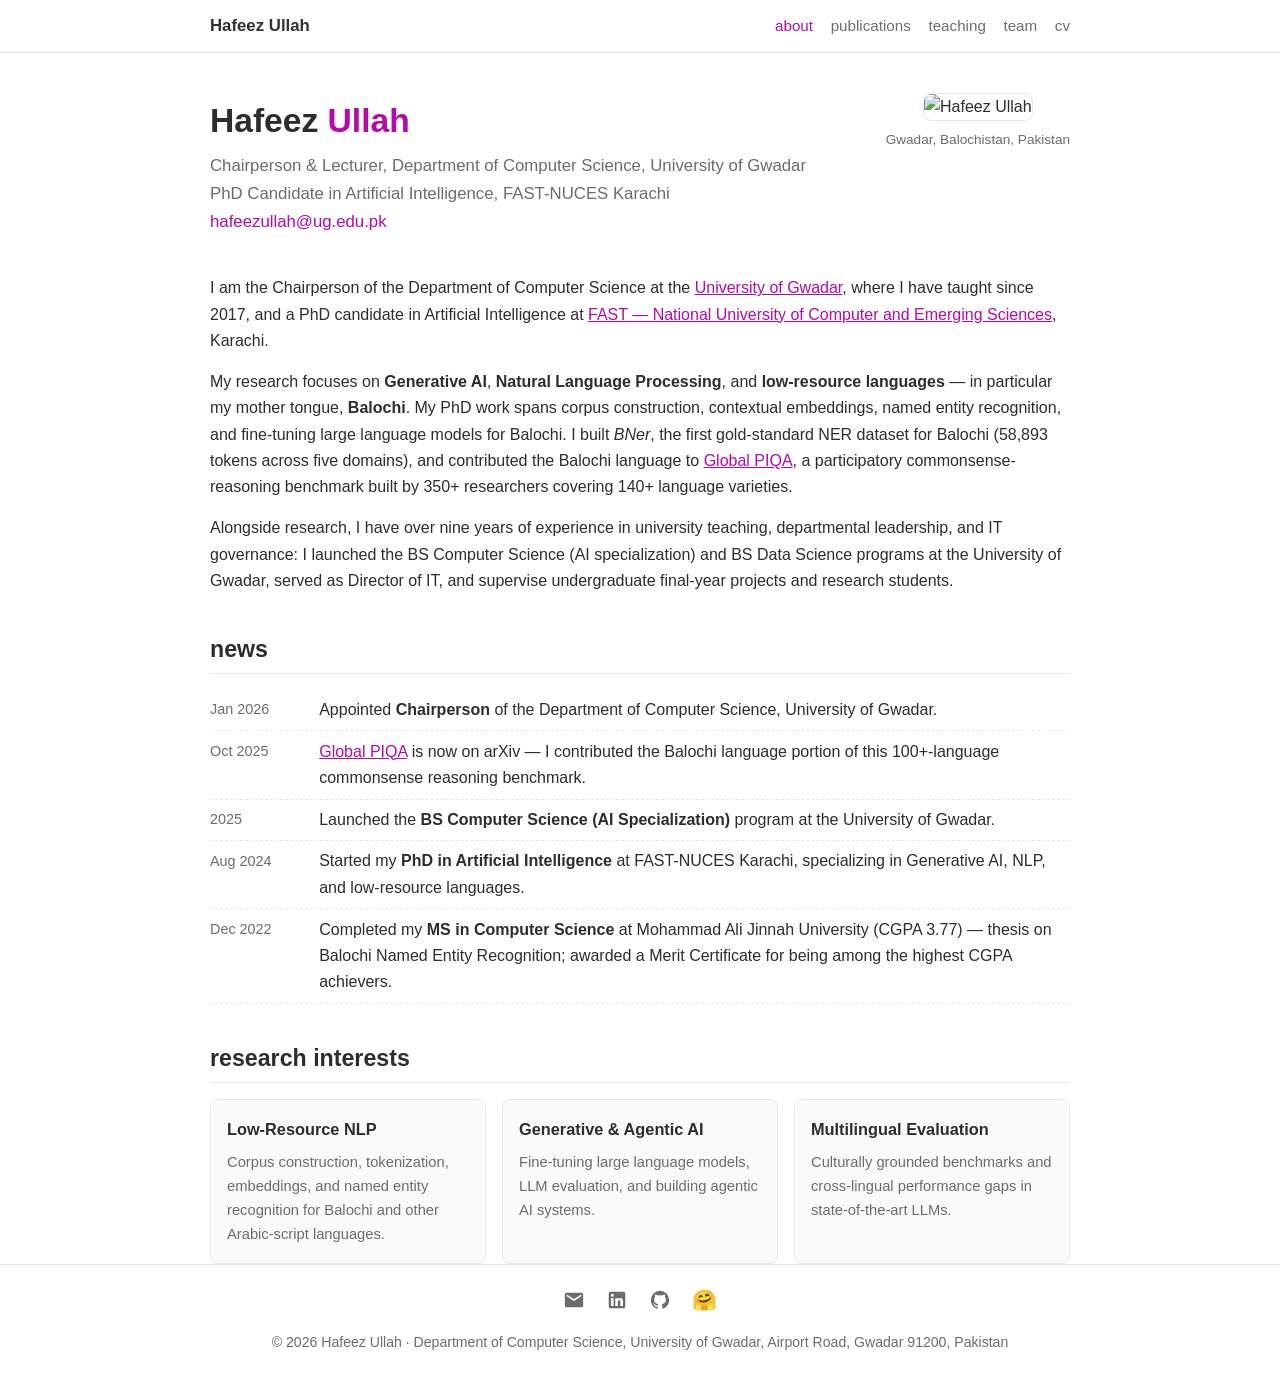
==== index.html @ c69b8f65 "Personal academic website: about, publications, teaching, team, CV Co-Authored-By: Claude Fable 5 <n" ====
<!DOCTYPE html>
<html lang="en">
<head>
  <meta charset="UTF-8">
  <meta name="viewport" content="width=device-width, initial-scale=1.0">
  <title>Hafeez Ullah — University of Gwadar</title>
  <meta name="description" content="Hafeez Ullah — Chairperson & Lecturer, Department of Computer Science, University of Gwadar. Research in Generative AI, NLP, and Low-Resource Languages (Balochi).">
  <link rel="stylesheet" href="assets/css/style.css">
  <link rel="icon" href="data:image/svg+xml,<svg xmlns=%22http://www.w3.org/2000/svg%22 viewBox=%220 0 100 100%22><text y=%22.9em%22 font-size=%2290%22>🎓</text></svg>">
</head>
<body>

<nav>
  <div class="nav-inner">
    <a class="nav-brand" href="index.html">Hafeez Ullah</a>
    <ul class="nav-links">
      <li><a href="index.html" class="active">about</a></li>
      <li><a href="publications.html">publications</a></li>
      <li><a href="teaching.html">teaching</a></li>
      <li><a href="team.html">team</a></li>
      <li><a href="cv.html">cv</a></li>
    </ul>
  </div>
</nav>

<main class="container">
  <header class="hero">
    <div class="hero-grid">
      <div class="hero-text">
        <h1>Hafeez <span class="accent">Ullah</span></h1>
        <p class="subtitle">
          Chairperson &amp; Lecturer, Department of Computer Science, University of Gwadar<br>
          PhD Candidate in Artificial Intelligence, FAST-NUCES Karachi<br>
          <a href="mailto:hafeezullah@ug.edu.pk">hafeezullah@ug.edu.pk</a>
        </p>
      </div>
      <div class="hero-photo">
        <img src="https://avatars.githubusercontent.com/u/188498857?v=4" alt="Hafeez Ullah">
        <div class="caption">Gwadar, Balochistan, Pakistan</div>
      </div>
    </div>
  </header>

  <section id="about">
    <p>
      I am the Chairperson of the Department of Computer Science at the
      <a href="https://ug.edu.pk" target="_blank" rel="noopener">University of Gwadar</a>, where I have taught
      since 2017, and a PhD candidate in Artificial Intelligence at
      <a href="https://nu.edu.pk" target="_blank" rel="noopener">FAST — National University of Computer and Emerging Sciences</a>, Karachi.
    </p>
    <p>
      My research focuses on <strong>Generative AI</strong>, <strong>Natural Language Processing</strong>, and
      <strong>low-resource languages</strong> — in particular my mother tongue, <strong>Balochi</strong>.
      My PhD work spans corpus construction, contextual embeddings, named entity recognition, and
      fine-tuning large language models for Balochi. I built <em>BNer</em>, the first gold-standard
      NER dataset for Balochi (58,893 tokens across five domains), and contributed the Balochi language
      to <a href="https://arxiv.org/abs/2510.24081" target="_blank" rel="noopener">Global PIQA</a>,
      a participatory commonsense-reasoning benchmark built by 350+ researchers covering 140+ language varieties.
    </p>
    <p>
      Alongside research, I have over nine years of experience in university teaching, departmental
      leadership, and IT governance: I launched the BS Computer Science (AI specialization) and
      BS Data Science programs at the University of Gwadar, served as Director of IT, and supervise
      undergraduate final-year projects and research students.
    </p>
  </section>

  <section id="news">
    <h2>news</h2>
    <div class="news-item">
      <div class="news-date">Jan 2026</div>
      <div class="news-body">Appointed <strong>Chairperson</strong> of the Department of Computer Science, University of Gwadar.</div>
    </div>
    <div class="news-item">
      <div class="news-date">Oct 2025</div>
      <div class="news-body"><a href="https://arxiv.org/abs/2510.24081" target="_blank" rel="noopener">Global PIQA</a> is now on arXiv — I contributed the Balochi language portion of this 100+-language commonsense reasoning benchmark.</div>
    </div>
    <div class="news-item">
      <div class="news-date">2025</div>
      <div class="news-body">Launched the <strong>BS Computer Science (AI Specialization)</strong> program at the University of Gwadar.</div>
    </div>
    <div class="news-item">
      <div class="news-date">Aug 2024</div>
      <div class="news-body">Started my <strong>PhD in Artificial Intelligence</strong> at FAST-NUCES Karachi, specializing in Generative AI, NLP, and low-resource languages.</div>
    </div>
    <div class="news-item">
      <div class="news-date">Dec 2022</div>
      <div class="news-body">Completed my <strong>MS in Computer Science</strong> at Mohammad Ali Jinnah University (CGPA 3.77) — thesis on Balochi Named Entity Recognition; awarded a Merit Certificate for being among the highest CGPA achievers.</div>
    </div>
  </section>

  <section id="interests">
    <h2>research interests</h2>
    <div class="card-grid">
      <div class="card"><h3>Low-Resource NLP</h3><p>Corpus construction, tokenization, embeddings, and named entity recognition for Balochi and other Arabic-script languages.</p></div>
      <div class="card"><h3>Generative &amp; Agentic AI</h3><p>Fine-tuning large language models, LLM evaluation, and building agentic AI systems.</p></div>
      <div class="card"><h3>Multilingual Evaluation</h3><p>Culturally grounded benchmarks and cross-lingual performance gaps in state-of-the-art LLMs.</p></div>
    </div>
  </section>
</main>

<footer>
  <div class="social">
    <a href="mailto:hafeezullah@ug.edu.pk" title="Email" aria-label="Email">
      <svg viewBox="0 0 24 24"><path d="M20 4H4c-1.1 0-2 .9-2 2v12c0 1.1.9 2 2 2h16c1.1 0 2-.9 2-2V6c0-1.1-.9-2-2-2zm0 4-8 5-8-5V6l8 5 8-5v2z"/></svg>
    </a>
    <a href="https://www.linkedin.com/in/hafeez-ullah-7a5328353/" target="_blank" rel="noopener" title="LinkedIn" aria-label="LinkedIn">
      <svg viewBox="0 0 24 24"><path d="M19 3a2 2 0 0 1 2 2v14a2 2 0 0 1-2 2H5a2 2 0 0 1-2-2V5a2 2 0 0 1 2-2h14m-.5 15.5v-5.3a3.26 3.26 0 0 0-3.26-3.26c-.85 0-1.84.52-2.32 1.3v-1.11h-2.79v8.37h2.79v-4.93c0-.77.62-1.4 1.39-1.4a1.4 1.4 0 0 1 1.4 1.4v4.93h2.79M6.88 8.56a1.68 1.68 0 0 0 1.68-1.68c0-.93-.75-1.69-1.68-1.69a1.69 1.69 0 0 0-1.69 1.69c0 .93.76 1.68 1.69 1.68m1.39 9.94v-8.37H5.5v8.37h2.77z"/></svg>
    </a>
    <a href="https://github.com/hafeezug" target="_blank" rel="noopener" title="GitHub" aria-label="GitHub">
      <svg viewBox="0 0 24 24"><path d="M12 2A10 10 0 0 0 2 12c0 4.42 2.87 8.17 6.84 9.5.5.08.66-.23.66-.5v-1.69c-2.77.6-3.36-1.34-3.36-1.34-.46-1.16-1.11-1.47-1.11-1.47-.91-.62.07-.6.07-.6 1 .07 1.53 1.03 1.53 1.03.87 1.52 2.34 1.07 2.91.83.09-.65.35-1.09.63-1.34-2.22-.25-4.55-1.11-4.55-4.92 0-1.11.38-2 1.03-2.71-.1-.25-.45-1.29.1-2.64 0 0 .84-.27 2.75 1.02.79-.22 1.65-.33 2.5-.33s1.71.11 2.5.33c1.91-1.29 2.75-1.02 2.75-1.02.55 1.35.2 2.39.1 2.64.65.71 1.03 1.6 1.03 2.71 0 3.82-2.34 4.66-4.57 4.91.36.31.69.92.69 1.85V21c0 .27.16.59.67.5C19.14 20.16 22 16.42 22 12A10 10 0 0 0 12 2z"/></svg>
    </a>
    <a href="https://huggingface.co/hafeez007" target="_blank" rel="noopener" title="Hugging Face" aria-label="Hugging Face" style="font-size:20px; line-height:22px;">🤗</a>
  </div>
  <div>© 2026 Hafeez Ullah · Department of Computer Science, University of Gwadar, Airport Road, Gwadar 91200, Pakistan</div>
</footer>

</body>
</html>
---- assets/css/style.css ----
/* Academic personal site — inspired by al-folio */
:root {
  --bg: #ffffff;
  --text: #2d2d2d;
  --muted: #6c6c6c;
  --accent: #b509ac;
  --accent-dark: #8a0783;
  --border: #e8e8e8;
  --card: #fafafa;
  --badge-bg: #f3e5f2;
}
@media (prefers-color-scheme: dark) {
  :root {
    --bg: #1c1c1d;
    --text: #e4e4e4;
    --muted: #a0a0a0;
    --accent: #d465ce;
    --accent-dark: #e08ddb;
    --border: #333;
    --card: #242425;
    --badge-bg: #3a2139;
  }
}
* { margin: 0; padding: 0; box-sizing: border-box; }
html { scroll-behavior: smooth; }
body {
  font-family: "Segoe UI", Roboto, "Helvetica Neue", Arial, sans-serif;
  background: var(--bg);
  color: var(--text);
  line-height: 1.65;
  font-size: 16px;
}
.container { max-width: 900px; margin: 0 auto; padding: 0 1.25rem; }

/* Navigation */
nav {
  border-bottom: 1px solid var(--border);
  position: sticky; top: 0;
  background: var(--bg);
  z-index: 10;
  opacity: 0.98;
}
.nav-inner {
  max-width: 900px; margin: 0 auto; padding: 0.75rem 1.25rem;
  display: flex; align-items: center; justify-content: space-between;
  flex-wrap: wrap; gap: 0.5rem;
}
.nav-brand { font-weight: 600; font-size: 1.05rem; color: var(--text); text-decoration: none; }
.nav-brand:hover { color: var(--accent); }
.nav-links { display: flex; gap: 1.1rem; flex-wrap: wrap; list-style: none; }
.nav-links a { color: var(--muted); text-decoration: none; font-size: 0.95rem; }
.nav-links a:hover, .nav-links a.active { color: var(--accent); }

/* Header / hero */
header.hero { padding: 2.5rem 0 1.5rem; }
.hero-grid { display: flex; gap: 2rem; align-items: flex-start; flex-wrap: wrap; }
.hero-text { flex: 1 1 420px; }
.hero-photo { flex: 0 0 auto; text-align: center; }
.hero-photo img {
  width: 210px; height: 210px; object-fit: cover;
  border-radius: 8px; border: 1px solid var(--border);
}
.hero-photo .caption { font-size: 0.85rem; color: var(--muted); margin-top: 0.5rem; }
h1 { font-size: 2.1rem; font-weight: 650; margin-bottom: 0.25rem; }
h1 .accent { color: var(--accent); }
.subtitle { color: var(--muted); font-size: 1.05rem; margin-bottom: 1rem; }
.subtitle a { color: var(--accent); text-decoration: none; }

h2 {
  font-size: 1.45rem; font-weight: 600;
  margin: 2.2rem 0 1rem;
  padding-bottom: 0.3rem;
  border-bottom: 1px solid var(--border);
}
h3 { font-size: 1.1rem; font-weight: 600; margin: 1.4rem 0 0.5rem; }
p { margin-bottom: 0.9rem; }
a { color: var(--accent); }
a:hover { color: var(--accent-dark); }
ul.plain { list-style: none; }
main { padding-bottom: 2rem; min-height: 60vh; }

/* News table */
.news-item { display: flex; gap: 1.2rem; padding: 0.45rem 0; border-bottom: 1px dashed var(--border); }
.news-date { flex: 0 0 90px; color: var(--muted); font-size: 0.9rem; padding-top: 0.1rem; }
.news-body { flex: 1; }

/* Publications */
.pub {
  display: flex; gap: 1.2rem; margin-bottom: 1.4rem;
  padding: 1rem; background: var(--card);
  border: 1px solid var(--border); border-radius: 8px;
}
.pub-year { flex: 0 0 60px; font-weight: 600; color: var(--muted); }
.pub-body { flex: 1; }
.pub-title { font-weight: 600; margin-bottom: 0.15rem; }
.pub-authors { font-size: 0.92rem; color: var(--muted); margin-bottom: 0.15rem; }
.pub-venue { font-size: 0.92rem; font-style: italic; margin-bottom: 0.4rem; }
.pub-summary { font-size: 0.92rem; margin-bottom: 0.5rem; }
.pub-links a {
  display: inline-block; font-size: 0.8rem; text-decoration: none;
  border: 1px solid var(--accent); color: var(--accent);
  padding: 0.1rem 0.55rem; border-radius: 4px; margin-right: 0.4rem;
}
.pub-links a:hover { background: var(--accent); color: #fff; }
.badge {
  display: inline-block; font-size: 0.78rem; background: var(--badge-bg);
  color: var(--accent-dark); border-radius: 4px; padding: 0.1rem 0.5rem;
  margin-left: 0.3rem; vertical-align: middle;
}

/* Cards (teaching / team) */
.card-grid { display: grid; grid-template-columns: repeat(auto-fill, minmax(250px, 1fr)); gap: 1rem; }
.card {
  background: var(--card); border: 1px solid var(--border);
  border-radius: 8px; padding: 1rem;
}
.card h3 { margin: 0 0 0.4rem; font-size: 1.02rem; }
.card p { font-size: 0.92rem; color: var(--muted); margin: 0; }

/* Team list */
.person { display: flex; align-items: center; gap: 0.9rem; padding: 0.55rem 0; border-bottom: 1px dashed var(--border); }
.person:last-child { border-bottom: none; }
.person-avatar {
  width: 42px; height: 42px; border-radius: 50%;
  background: var(--badge-bg); color: var(--accent-dark);
  display: flex; align-items: center; justify-content: center;
  font-weight: 600; font-size: 0.95rem; flex: 0 0 auto;
}
.person-name { font-weight: 550; }
.person-role { font-size: 0.88rem; color: var(--muted); }

/* CV page */
.cv-entry { margin-bottom: 1.3rem; }
.cv-entry .dates { color: var(--muted); font-size: 0.9rem; }
.cv-entry .org { color: var(--muted); }
.cv-entry ul { margin: 0.3rem 0 0 1.2rem; font-size: 0.95rem; }
.two-col { display: grid; grid-template-columns: 1fr 1fr; gap: 0 2rem; }
@media (max-width: 640px) { .two-col { grid-template-columns: 1fr; } }
.btn {
  display: inline-block; text-decoration: none; font-weight: 550;
  border: 1.5px solid var(--accent); color: var(--accent);
  padding: 0.4rem 1rem; border-radius: 6px; margin: 0.4rem 0 1rem;
}
.btn:hover { background: var(--accent); color: #fff; }

/* Footer */
footer {
  border-top: 1px solid var(--border);
  padding: 1.5rem 0 2rem; text-align: center;
  color: var(--muted); font-size: 0.88rem;
}
.social { display: flex; justify-content: center; gap: 1.3rem; margin-bottom: 0.8rem; }
.social a { color: var(--muted); text-decoration: none; }
.social a:hover { color: var(--accent); }
.social svg { width: 22px; height: 22px; fill: currentColor; }
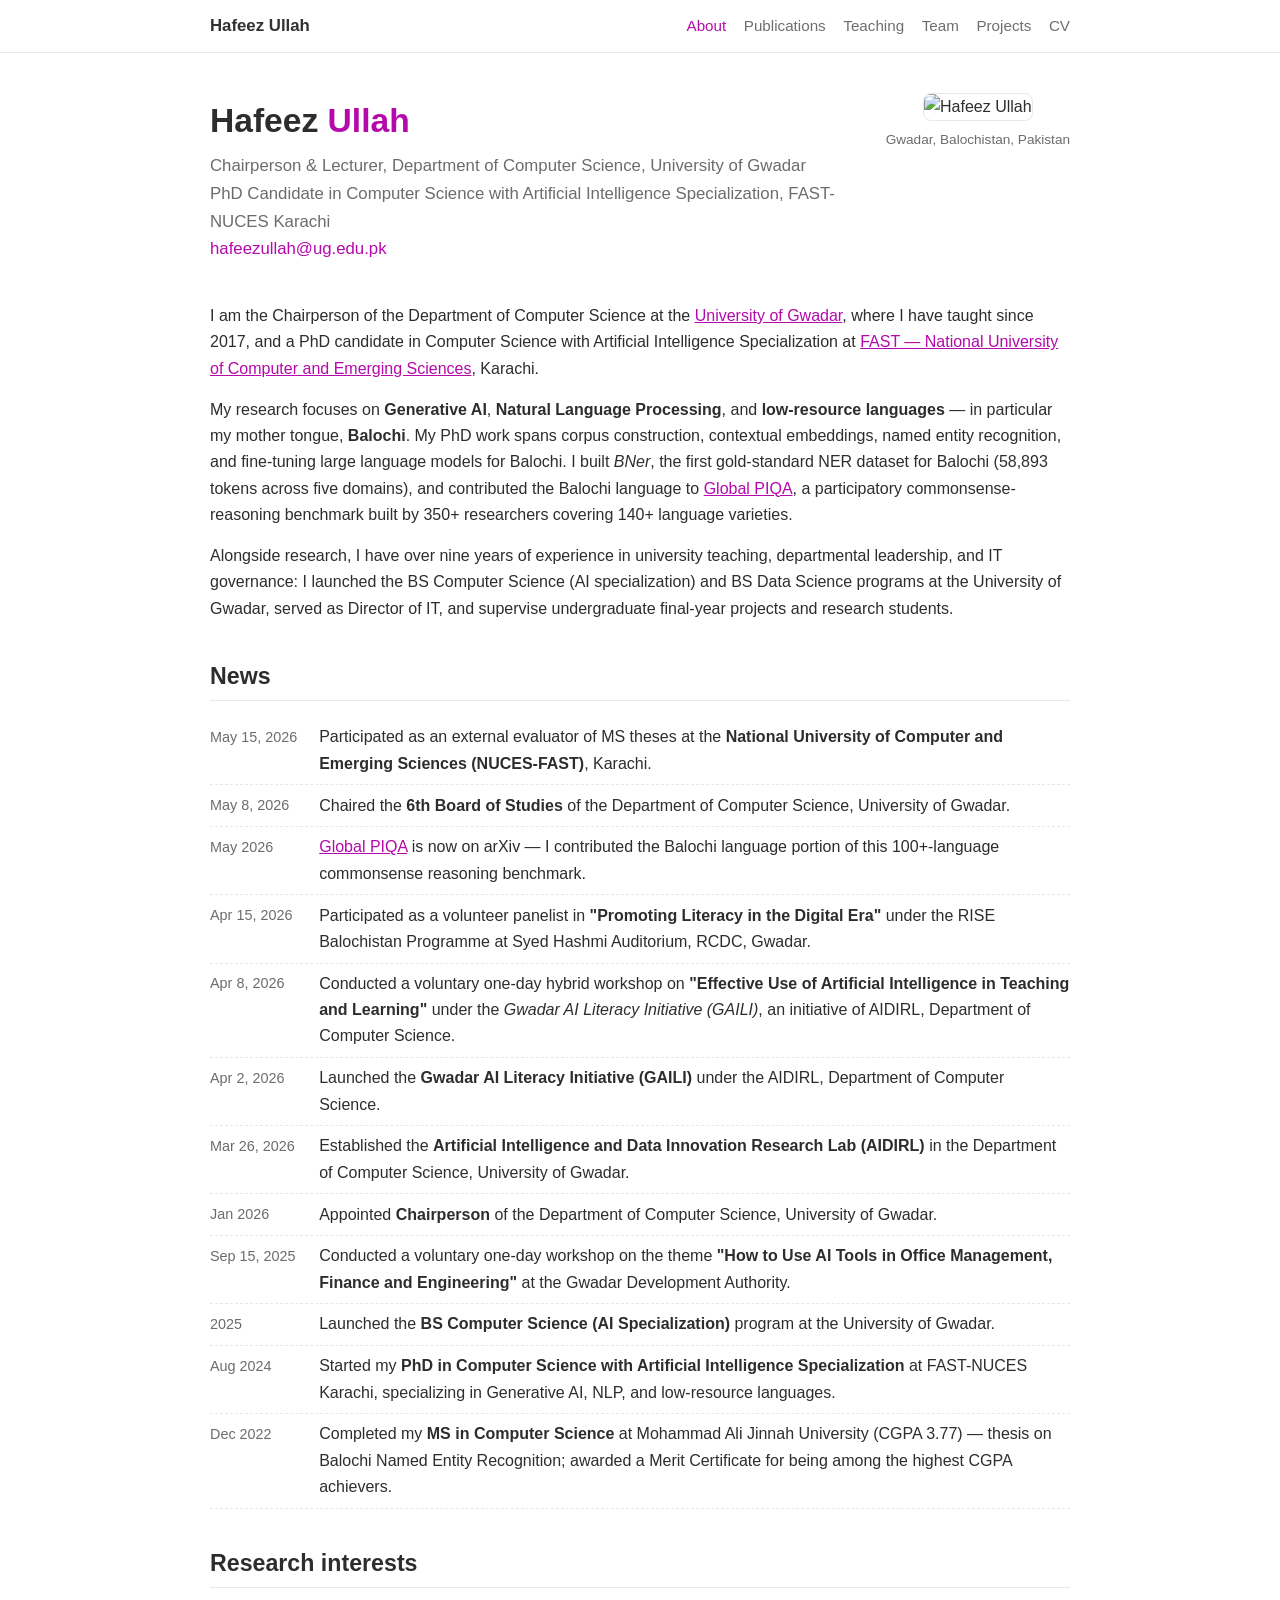
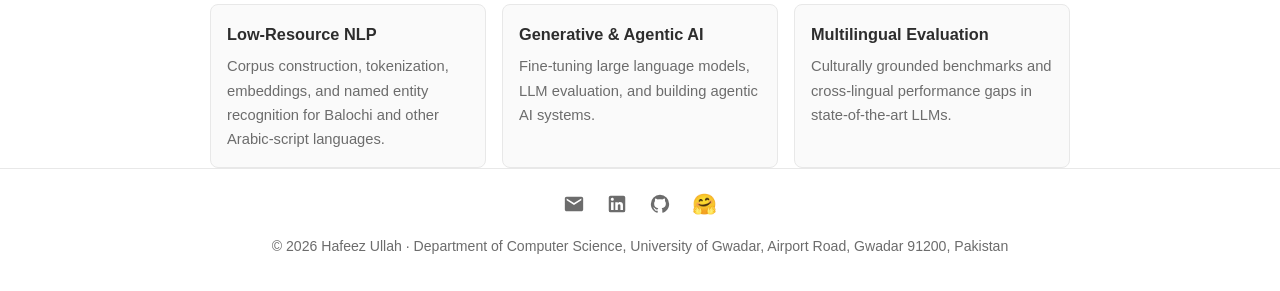
==== commit 877377cd: "Refine content and structure in index.html Updated meta description and corrected capitalization in " ====
--- a/index.html
+++ b/index.html
@@ -4,7 +4,7 @@
   <meta charset="UTF-8">
   <meta name="viewport" content="width=device-width, initial-scale=1.0">
   <title>Hafeez Ullah — University of Gwadar</title>
-  <meta name="description" content="Hafeez Ullah — Chairperson & Lecturer, Department of Computer Science, University of Gwadar. Research in Generative AI, NLP, and Low-Resource Languages (Balochi).">
+  <meta name="description" content="Hafeez Ullah — Chairperson &amp; Lecturer, Department of Computer Science, University of Gwadar. Research in Generative AI, NLP, and Low-Resource Languages (Balochi).">
   <link rel="stylesheet" href="assets/css/style.css">
   <link rel="icon" href="data:image/svg+xml,<svg xmlns=%22http://www.w3.org/2000/svg%22 viewBox=%220 0 100 100%22><text y=%22.9em%22 font-size=%2290%22>🎓</text></svg>">
 </head>
@@ -14,11 +14,12 @@
   <div class="nav-inner">
     <a class="nav-brand" href="index.html">Hafeez Ullah</a>
     <ul class="nav-links">
-      <li><a href="index.html" class="active">about</a></li>
-      <li><a href="publications.html">publications</a></li>
-      <li><a href="teaching.html">teaching</a></li>
-      <li><a href="team.html">team</a></li>
-      <li><a href="cv.html">cv</a></li>
+      <li><a href="index.html" class="active">About</a></li>
+      <li><a href="publications.html">Publications</a></li>
+      <li><a href="teaching.html">Teaching</a></li>
+      <li><a href="team.html">Team</a></li>
+      <li><a href="projects.html">Projects</a></li>
+      <li><a href="cv.html">CV</a></li>
     </ul>
   </div>
 </nav>
@@ -30,7 +31,7 @@
         <h1>Hafeez <span class="accent">Ullah</span></h1>
         <p class="subtitle">
           Chairperson &amp; Lecturer, Department of Computer Science, University of Gwadar<br>
-          PhD Candidate in Artificial Intelligence, FAST-NUCES Karachi<br>
+          PhD Candidate in Computer Science with Artificial Intelligence Specialization, FAST-NUCES Karachi<br>
           <a href="mailto:hafeezullah@ug.edu.pk">hafeezullah@ug.edu.pk</a>
         </p>
       </div>
@@ -45,7 +46,7 @@
     <p>
       I am the Chairperson of the Department of Computer Science at the
       <a href="https://ug.edu.pk" target="_blank" rel="noopener">University of Gwadar</a>, where I have taught
-      since 2017, and a PhD candidate in Artificial Intelligence at
+      since 2017, and a PhD candidate in Computer Science with Artificial Intelligence Specialization at
       <a href="https://nu.edu.pk" target="_blank" rel="noopener">FAST — National University of Computer and Emerging Sciences</a>, Karachi.
     </p>
     <p>
@@ -66,14 +67,42 @@
   </section>
 
   <section id="news">
-    <h2>news</h2>
+    <h2>News</h2>
+    <div class="news-item">
+      <div class="news-date">May 15, 2026</div>
+      <div class="news-body">Participated as an external evaluator of MS theses at the <strong>National University of Computer and Emerging Sciences (NUCES-FAST)</strong>, Karachi.</div>
+    </div>
+    <div class="news-item">
+      <div class="news-date">May 8, 2026</div>
+      <div class="news-body">Chaired the <strong>6th Board of Studies</strong> of the Department of Computer Science, University of Gwadar.</div>
+    </div>
+    <div class="news-item">
+      <div class="news-date">May 2026</div>
+      <div class="news-body"><a href="https://arxiv.org/abs/2510.24081" target="_blank" rel="noopener">Global PIQA</a> is now on arXiv — I contributed the Balochi language portion of this 100+-language commonsense reasoning benchmark.</div>
+    </div>
+    <div class="news-item">
+      <div class="news-date">Apr 15, 2026</div>
+      <div class="news-body">Participated as a volunteer panelist in <strong>"Promoting Literacy in the Digital Era"</strong> under the RISE Balochistan Programme at Syed Hashmi Auditorium, RCDC, Gwadar.</div>
+    </div>
+    <div class="news-item">
+      <div class="news-date">Apr 8, 2026</div>
+      <div class="news-body">Conducted a voluntary one-day hybrid workshop on <strong>"Effective Use of Artificial Intelligence in Teaching and Learning"</strong> under the <em>Gwadar AI Literacy Initiative (GAILI)</em>, an initiative of AIDIRL, Department of Computer Science.</div>
+    </div>
+    <div class="news-item">
+      <div class="news-date">Apr 2, 2026</div>
+      <div class="news-body">Launched the <strong>Gwadar AI Literacy Initiative (GAILI)</strong> under the AIDIRL, Department of Computer Science.</div>
+    </div>
+    <div class="news-item">
+      <div class="news-date">Mar 26, 2026</div>
+      <div class="news-body">Established the <strong>Artificial Intelligence and Data Innovation Research Lab (AIDIRL)</strong> in the Department of Computer Science, University of Gwadar.</div>
+    </div>
     <div class="news-item">
       <div class="news-date">Jan 2026</div>
       <div class="news-body">Appointed <strong>Chairperson</strong> of the Department of Computer Science, University of Gwadar.</div>
     </div>
     <div class="news-item">
-      <div class="news-date">Oct 2025</div>
-      <div class="news-body"><a href="https://arxiv.org/abs/2510.24081" target="_blank" rel="noopener">Global PIQA</a> is now on arXiv — I contributed the Balochi language portion of this 100+-language commonsense reasoning benchmark.</div>
+      <div class="news-date">Sep 15, 2025</div>
+      <div class="news-body">Conducted a voluntary one-day workshop on the theme <strong>"How to Use AI Tools in Office Management, Finance and Engineering"</strong> at the Gwadar Development Authority.</div>
     </div>
     <div class="news-item">
       <div class="news-date">2025</div>
@@ -81,7 +110,7 @@
     </div>
     <div class="news-item">
       <div class="news-date">Aug 2024</div>
-      <div class="news-body">Started my <strong>PhD in Artificial Intelligence</strong> at FAST-NUCES Karachi, specializing in Generative AI, NLP, and low-resource languages.</div>
+      <div class="news-body">Started my <strong>PhD in Computer Science with Artificial Intelligence Specialization</strong> at FAST-NUCES Karachi, specializing in Generative AI, NLP, and low-resource languages.</div>
     </div>
     <div class="news-item">
       <div class="news-date">Dec 2022</div>
@@ -90,7 +119,7 @@
   </section>
 
   <section id="interests">
-    <h2>research interests</h2>
+    <h2>Research interests</h2>
     <div class="card-grid">
       <div class="card"><h3>Low-Resource NLP</h3><p>Corpus construction, tokenization, embeddings, and named entity recognition for Balochi and other Arabic-script languages.</p></div>
       <div class="card"><h3>Generative &amp; Agentic AI</h3><p>Fine-tuning large language models, LLM evaluation, and building agentic AI systems.</p></div>
